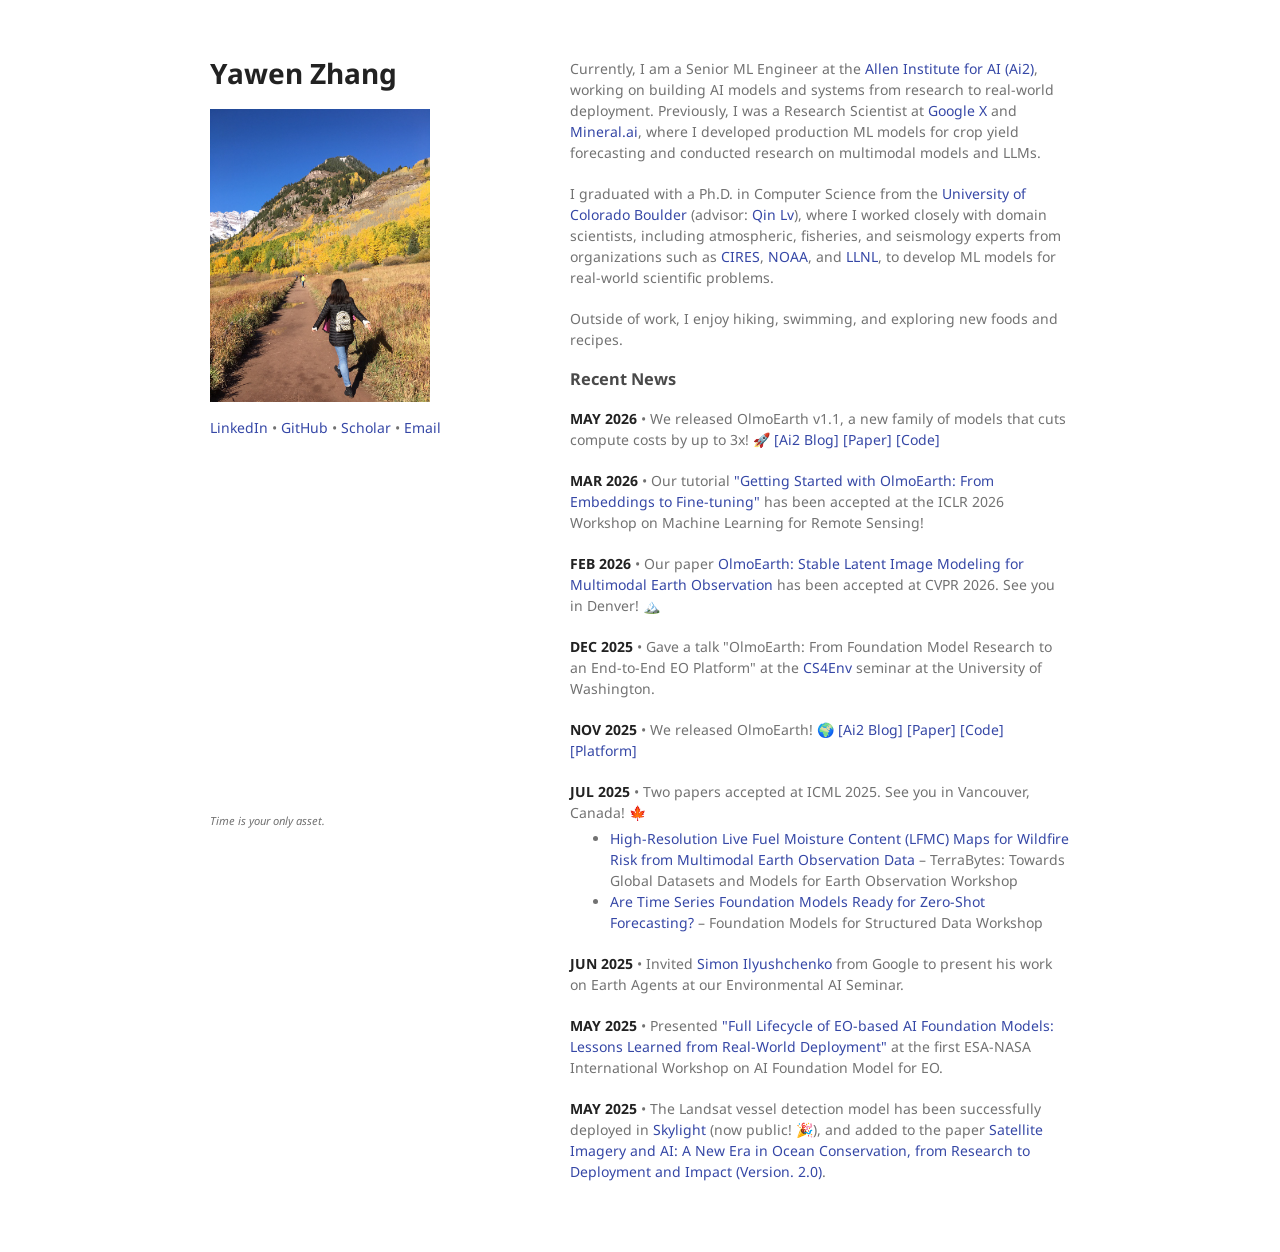
==== index.html @ d5bcc9d2 "Adjust footer motto to 0.8em Co-authored-by: Cursor <cursoragent@cursor.com>" ====
<!doctype html>
<html>
  <head>
    <meta charset="utf-8">
    <meta http-equiv="X-UA-Compatible" content="chrome=1">
    <title>Yawen Zhang</title>
    <meta name="description" content="Yawen Zhang - Senior ML Engineer at Allen Institute for AI (Ai2). Research on multimodal models, earth observation, and LLMs.">
    <meta name="keywords" content="Yawen Zhang, AI, ML, Allen Institute for AI, Ai2, Google X, Mineral.ai, OlmoEarth, machine learning, computer vision, earth observation">
    <meta name="author" content="Yawen Zhang">

    <!-- Open Graph (for social media sharing) -->
    <meta property="og:title" content="Yawen Zhang">
    <meta property="og:description" content="Senior ML Engineer at Allen Institute for AI (Ai2). Building AI models from research to real-world deployment.">
    <meta property="og:url" content="https://yawenzzzz.github.io/">
    <meta property="og:type" content="website">

    <link rel="stylesheet" href="https://fonts.googleapis.com/css2?family=Noto+Sans:ital,wght@0,400;0,700;1,400;1,700&display=swap">
    <link rel="stylesheet" href="stylesheets/styles.css?v=2">
    <link rel="stylesheet" href="stylesheets/pygment_trac.css?v=2">
    <meta name="viewport" content="width=device-width">
    <!--[if lt IE 9]>
    <script src="//html5shiv.googlecode.com/svn/trunk/html5.js"></script>
    <![endif]-->
  </head>
  <body>
    <div class="wrapper">
      <header>
        <h1>Yawen Zhang</h1>
        <img src="figures/yawen_boulder.jpeg" alt="Yawen Zhang" style="width: 220px; height: auto;">
        <p class="link-line">
          <a href="https://www.linkedin.com/in/yawenz/" target="_blank">LinkedIn</a> &bull;
          <a href="https://github.com/yawenzzzz" target="_blank">GitHub</a> &bull;
          <a href="https://scholar.google.com/citations?user=80EXdkUAAAAJ&hl=en" target="_blank">Scholar</a> &bull;
          <a href="mailto:yawenz1129@gmail.com">Email</a>
        </p>
      </header>
      <section>

        <!-- Current Job -->
        <p>Currently, I am a Senior ML Engineer at the <a href="https://allenai.org/" target="_blank">Allen Institute for AI (Ai2)</a>, working on building AI models and systems from research to real-world deployment. Previously, I was a Research Scientist at <a href="https://x.company/" target="_blank">Google X</a> and <a href="https://mineral.ai/" target="_blank">Mineral.ai</a>, where I developed production ML models for crop yield forecasting and conducted research on multimodal models and LLMs. <!-- Earlier, I was an AI Resident at <a href="https://x.company/" target="_blank">Google X</a>, working on object detection and model quantization. --></p>

        <!-- Experience / Background -->
        <p>I graduated with a Ph.D. in Computer Science from the <a href="https://www.colorado.edu/" target="_blank">University of Colorado Boulder</a> (advisor: <a href="https://home.cs.colorado.edu/~lv/" target="_blank">Qin Lv</a>), where I worked closely with domain scientists, including atmospheric, fisheries, and seismology experts from organizations such as <a href="https://cires.colorado.edu/" target="_blank">CIRES</a>, <a href="https://www.noaa.gov/" target="_blank">NOAA</a>, and <a href="https://www.llnl.gov/" target="_blank">LLNL</a>, to develop ML models for real-world scientific problems.</p>

        <p>Outside of work, I enjoy hiking, swimming, and exploring new foods and recipes.</p>

        <!-- Recent News / Timeline -->
        <h3>Recent News</h3>

        <p><strong>MAY 2026</strong> &bull; We released OlmoEarth v1.1, a new family of models that cuts compute costs by up to 3x! 🚀 <a href="https://allenai.org/blog/olmoearth-v1-1" target="_blank">[Ai2 Blog]</a> <a href="https://arxiv.org/pdf/2605.20804" target="_blank">[Paper]</a> <a href="https://github.com/allenai/olmoearth_pretrain" target="_blank">[Code]</a></p>

        <p><strong>MAR 2026</strong> &bull; Our tutorial <a href="https://openreview.net/pdf?id=IAyXlDwCYP" target="_blank">"Getting Started with OlmoEarth: From Embeddings to Fine-tuning"</a> has been accepted at the ICLR 2026 Workshop on Machine Learning for Remote Sensing!</p>

        <p><strong>FEB 2026</strong> &bull; Our paper <a href="https://arxiv.org/pdf/2511.13655" target="_blank">OlmoEarth: Stable Latent Image Modeling for Multimodal Earth Observation</a> has been accepted at CVPR 2026. See you in Denver! 🏔️</p>


        <p><strong>DEC 2025</strong> &bull; Gave a talk "OlmoEarth: From Foundation Model Research to an End-to-End EO Platform" at the <a href="https://cs4env.uw.edu/" target="_blank">CS4Env</a> seminar at the University of Washington.</p>

        <p><strong>NOV 2025</strong> &bull; We released OlmoEarth! 🌍 <a href="https://allenai.org/blog/olmoearth" target="_blank">[Ai2 Blog]</a> <a href="https://arxiv.org/pdf/2511.13655" target="_blank">[Paper]</a> <a href="https://github.com/allenai/olmoearth_pretrain" target="_blank">[Code]</a> <a href="https://olmoearth.allenai.org/" target="_blank">[Platform]</a></p>

        <p style="margin-bottom:5px;"><strong>JUL 2025</strong> &bull; Two papers accepted at ICML 2025. See you in Vancouver, Canada! 🍁</p>
        <ul style="margin-top:0;">
          <li><a href="https://arxiv.org/pdf/2506.20132" target="_blank">High-Resolution Live Fuel Moisture Content (LFMC) Maps for Wildfire Risk from Multimodal Earth Observation Data</a> &ndash; TerraBytes: Towards Global Datasets and Models for Earth Observation Workshop</li>
          <li><a href="https://openreview.net/pdf?id=kQDzqIkXLO" target="_blank">Are Time Series Foundation Models Ready for Zero-Shot Forecasting?</a> &ndash; Foundation Models for Structured Data Workshop</li>
        </ul>

        <p><strong>JUN 2025</strong> &bull; Invited <a href="https://www.linkedin.com/in/simon-ilyushchenko-6593201/" target="_blank">Simon Ilyushchenko</a> from Google to present his work on Earth Agents at our Environmental AI Seminar.</p>

        <p><strong>MAY 2025</strong> &bull; Presented <a href="https://airdrive.eventsair.com/eventsairwesteuprod/production-nikal-public/8fb7b24353104cfe817d8f9ff06e365f" target="_blank">"Full Lifecycle of EO-based AI Foundation Models: Lessons Learned from Real-World Deployment"</a> at the first ESA-NASA International Workshop on AI Foundation Model for EO.</p>

        <p><strong>MAY 2025</strong> &bull; The Landsat vessel detection model has been successfully deployed in <a href="https://app.skylight.earth/#" target="_blank">Skylight</a> (now public! 🎉), and added to the paper <a href="https://arxiv.org/pdf/2312.03207" target="_blank">Satellite Imagery and AI: A New Era in Ocean Conservation, from Research to Deployment and Impact (Version. 2.0)</a>.</p>

        <!--
        <p style="margin-bottom:5px;"><strong>APR 2025</strong> &bull; Two US patents published (filed while I was at <a href="https://mineral.ai/" target="_blank">Mineral.ai</a>, technology later acquired by <a href="https://www.deere.com/en/" target="_blank">John Deere</a>):</p>
        <ul style="margin-top:0;">
          <li><a href="https://patents.google.com/patent/US20250107479A1/en" target="_blank">Multimodal Model for Agricultural Insight Mining from Time Series Agricultural Information</a> (US Patent App. 18/905,001)</li>
          <li><a href="https://patents.google.com/patent/US20250148555A1/en" target="_blank">Fusing Multimodal Environmental Data for Agricultural Inference</a> (US Patent App. 18/374,568)</li>
        </ul>

        <p><strong>MAR 2025</strong> &bull; Our paper <a href="https://arxiv.org/pdf/2504.19036" target="_blank">Atlantes: A System of GPS Transformers for Global-Scale Real-Time Maritime Intelligence</a> has been accepted at ICLR 2025 Workshop: Tackling Climate Change with Machine Learning. <a href="https://allenai.org/blog/atlantes" target="_blank">[Ai2 Blog]</a></p>

        <p><strong>JAN 2025</strong> &bull; Our paper <a href="https://aclanthology.org/2025.findings-naacl.284.pdf" target="_blank">MoLA: MoE LoRA with Layer-wise Expert Allocation</a> has been accepted at NAACL 2025.</p>

        <p><strong>OCT 2024</strong> &bull; Serving on the AI Advisory Committee for the NSF Cyberinfrastructure project on AI for sonar data (led by <a href="https://cires.colorado.edu/people/carrie-bell" target="_blank">Carrie Bell</a> and <a href="https://home.cs.colorado.edu/~lv/" target="_blank">Qin Lv</a>).</p>

        <p><strong>AUG 2024</strong> &bull; Joining <a href="https://allenai.org/" target="_blank">Ai2</a> as a Senior ML Engineer.</p>

        <p><strong>MAR 2024</strong> &bull; Our paper <a href="https://arxiv.org/pdf/2405.13021" target="_blank">IM-RAG: Multi-Round Retrieval-Augmented Generation Through Learning Inner Monologues</a> has been accepted at SIGIR 2024.</p>

        <p><strong>JAN 2024</strong> &bull; Our paper <a href="https://arxiv.org/pdf/2309.04041" target="_blank">Evaluation and Enhancement of Semantic Grounding in Large Vision-Language Models</a> has been accepted at AAAI 2024 Workshop on Responsible Language Models.</p>

        <p><strong>DEC 2023</strong> &bull; Our paper <a href="https://arxiv.org/pdf/2308.09970" target="_blank">Tackling Vision Language Tasks through Learning Inner Monologues</a> has been accepted at AAAI 2024.</p>

        <p>DEC 2023 &bull; Presented my work on "Multimodal Environmental Foundation Model for Agriculture" at Google Research Conference 2023.</p>

        <p style="margin-bottom:5px;"><strong>OCT 2023</strong> &bull; Two papers accepted at NeurIPS 2023:</p>
        <ul style="margin-top:0;">
          <li><a href="https://openreview.net/pdf?id=eNL8QJlWxc" target="_blank">LOWA: Localize Objects in the Wild with Attributes</a> &ndash; R0-FoMo: Workshop on Robustness of Few-shot and Zero-shot Learning in Foundation Models</li>
          <li><a href="https://arxiv.org/pdf/2512.11251" target="_blank">Insight Miner: A Large-Scale Multimodal Model for Insight Mining from Time Series</a> &ndash; AI for Science Workshop</li>
        </ul>

        <p><strong>JAN 2023</strong> &bull; <a href="https://mineral.ai/" target="_blank">Mineral.ai</a> is leaving <a href="https://x.company/" target="_blank">Google X</a> to become a new Alphabet company! Excited to work on developing novel learning platform and AI models for agriculture.</p>

        <p><strong>MAY 2022</strong> &bull; Joining <a href="https://x.company/" target="_blank">Google X, the Moonshot Factory</a> as a Research Scientist.</p>
        -->


      </section>
      <footer>
        <p style="font-size: 0.8em;"><em>Time is your only asset.</em></p>
      </footer>
    </div>
    <script src="javascripts/scale.fix.js"></script>
  </body>
</html>
---- stylesheets/styles.css ----
body {
  background-color: #fff;
  padding:50px;
  font: 14px/1.5 "Noto Sans", "Helvetica Neue", Helvetica, Arial, sans-serif;
  color:#727272;
  font-weight:400;
}

h1, h2, h3, h4, h5, h6 {
  color:#222;
  margin:0 0 20px;
}

p, ul, ol, table, pre, dl {
  margin:0 0 20px;
}

h1, h2, h3 {
  line-height:1.1;
}

h1 {
  font-size:28px;
}

h2 {
  color:#393939;
}

h3, h4, h5, h6 {
  color:#494949;
}

a {
  color:#3547a6;
  text-decoration:none;
}

a:hover, a:focus {
  color:#3547a6;
  text-decoration:underline;
}

a small {
  font-size:11px;
  color:#777;
  margin-top:-0.3em;
  display:block;
}

a:hover small {
  color:#777;
}

.wrapper {
  width:860px;
  margin:0 auto;
}

blockquote {
  border-left:1px solid #e5e5e5;
  margin:0;
  padding:0 0 0 20px;
  font-style:italic;
}

code, pre {
  font-family:Monaco, Bitstream Vera Sans Mono, Lucida Console, Terminal, Consolas, Liberation Mono, DejaVu Sans Mono, Courier New, monospace;
  color:#333;
}

pre {
  padding:8px 15px;
  background: #f8f8f8;
  border-radius:5px;
  border:1px solid #e5e5e5;
  overflow-x: auto;
}

table {
  width:100%;
  border-collapse:collapse;
}

th, td {
  text-align:left;
  padding:5px 10px;
  border-bottom:1px solid #e5e5e5;
}

dt {
  color:#444;
  font-weight:700;
}

th {
  color:#444;
}

img {
  max-width:100%;
}

header {
  width:270px;
  float:left;
  position:fixed;
  -webkit-font-smoothing:subpixel-antialiased;
}

header ul {
  list-style:none;
  height:40px;
  padding:0;
  background: #f4f4f4;
  border-radius:5px;
  border:1px solid #e0e0e0;
  width:270px;
}

header li {
  width:89px;
  float:left;
  border-right:1px solid #e0e0e0;
  height:40px;
}

header li:first-child a {
  border-radius:5px 0 0 5px;
}

header li:last-child a {
  border-radius:0 5px 5px 0;
}

header ul a {
  line-height:1;
  font-size:11px;
  color:#999;
  display:block;
  text-align:center;
  padding-top:6px;
  height:34px;
}

header ul a:hover {
  color:#999;
}

header ul a:active {
  background-color:#f0f0f0;
}

strong {
  color:#222;
  font-weight:700;
}

header ul li + li + li {
  border-right:none;
  width:89px;
}

header ul a strong {
  font-size:14px;
  display:block;
  color:#222;
}

section {
  width:500px;
  float:right;
  padding-bottom:50px;
}

small {
  font-size:11px;
}

hr {
  border:0;
  background:#e5e5e5;
  height:1px;
  margin:0 0 20px;
}

footer {
  width:270px;
  float:left;
  position:fixed;
  bottom:50px;
  -webkit-font-smoothing:subpixel-antialiased;
}

.link-line {
  margin-top:10px;
  font-size:14px;
}

@media print, screen and (max-width: 960px) {

  div.wrapper {
    width:auto;
    margin:0;
  }

  header, section, footer {
    float:none;
    position:static;
    width:auto;
  }

  header {
    padding-right:320px;
  }

  section {
    border:1px solid #e5e5e5;
    border-width:1px 0;
    padding:20px 0;
    margin:0 0 20px;
  }

  header a small {
    display:inline;
  }

  header ul {
    position:absolute;
    right:50px;
    top:52px;
  }
}

@media print, screen and (max-width: 720px) {
  body {
    word-wrap:break-word;
  }

  header {
    padding:0;
  }

  header ul, header p.view {
    position:static;
  }

  pre, code {
    word-wrap:normal;
  }
}

@media print, screen and (max-width: 480px) {
  body {
    padding:15px;
  }

  header ul {
    width:99%;
  }

  header li, header ul li + li + li {
    width:33%;
  }
}

@media print {
  body {
    padding:0.4in;
    font-size:12pt;
    color:#444;
  }
}
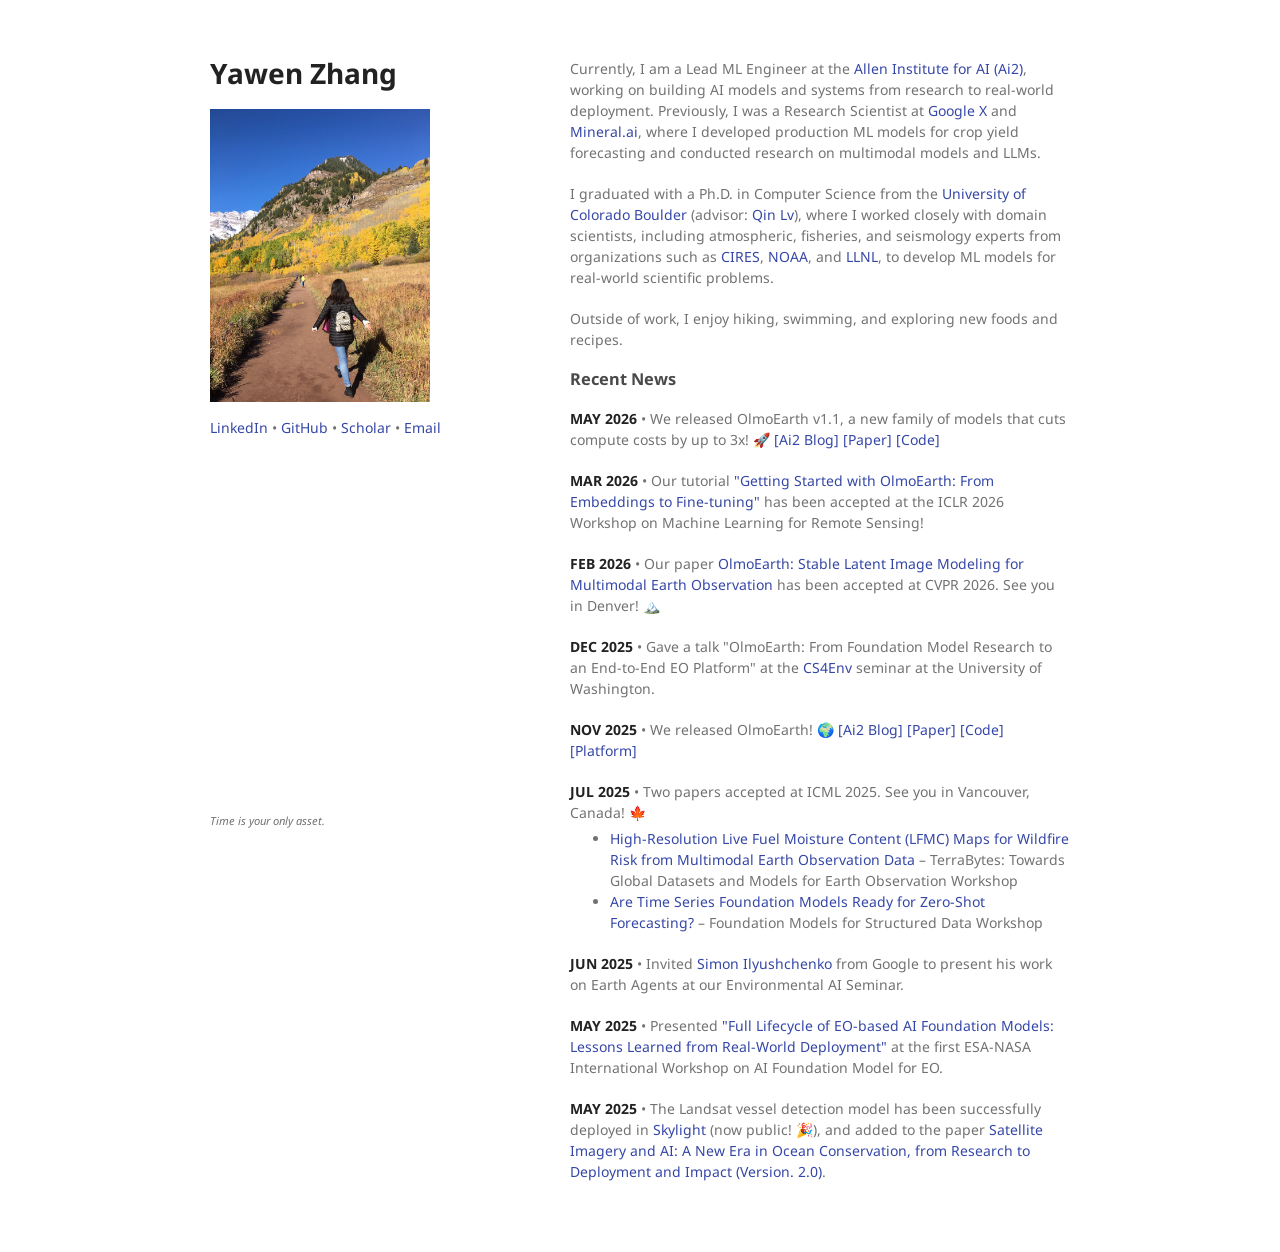
==== commit 191c747c: "Update current position to Lead ML Engineer Co-authored-by: Cursor <cursoragent@cursor.com>" ====
--- a/index.html
+++ b/index.html
@@ -4,13 +4,13 @@
     <meta charset="utf-8">
     <meta http-equiv="X-UA-Compatible" content="chrome=1">
     <title>Yawen Zhang</title>
-    <meta name="description" content="Yawen Zhang - Senior ML Engineer at Allen Institute for AI (Ai2). Research on multimodal models, earth observation, and LLMs.">
+    <meta name="description" content="Yawen Zhang - Lead ML Engineer at Allen Institute for AI (Ai2). Research on multimodal models, earth observation, and LLMs.">
     <meta name="keywords" content="Yawen Zhang, AI, ML, Allen Institute for AI, Ai2, Google X, Mineral.ai, OlmoEarth, machine learning, computer vision, earth observation">
     <meta name="author" content="Yawen Zhang">
 
     <!-- Open Graph (for social media sharing) -->
     <meta property="og:title" content="Yawen Zhang">
-    <meta property="og:description" content="Senior ML Engineer at Allen Institute for AI (Ai2). Building AI models from research to real-world deployment.">
+    <meta property="og:description" content="Lead ML Engineer at Allen Institute for AI (Ai2). Building AI models from research to real-world deployment.">
     <meta property="og:url" content="https://yawenzzzz.github.io/">
     <meta property="og:type" content="website">
 
@@ -37,7 +37,7 @@
       <section>
 
         <!-- Current Job -->
-        <p>Currently, I am a Senior ML Engineer at the <a href="https://allenai.org/" target="_blank">Allen Institute for AI (Ai2)</a>, working on building AI models and systems from research to real-world deployment. Previously, I was a Research Scientist at <a href="https://x.company/" target="_blank">Google X</a> and <a href="https://mineral.ai/" target="_blank">Mineral.ai</a>, where I developed production ML models for crop yield forecasting and conducted research on multimodal models and LLMs. <!-- Earlier, I was an AI Resident at <a href="https://x.company/" target="_blank">Google X</a>, working on object detection and model quantization. --></p>
+        <p>Currently, I am a Lead ML Engineer at the <a href="https://allenai.org/" target="_blank">Allen Institute for AI (Ai2)</a>, working on building AI models and systems from research to real-world deployment. Previously, I was a Research Scientist at <a href="https://x.company/" target="_blank">Google X</a> and <a href="https://mineral.ai/" target="_blank">Mineral.ai</a>, where I developed production ML models for crop yield forecasting and conducted research on multimodal models and LLMs. <!-- Earlier, I was an AI Resident at <a href="https://x.company/" target="_blank">Google X</a>, working on object detection and model quantization. --></p>
 
         <!-- Experience / Background -->
         <p>I graduated with a Ph.D. in Computer Science from the <a href="https://www.colorado.edu/" target="_blank">University of Colorado Boulder</a> (advisor: <a href="https://home.cs.colorado.edu/~lv/" target="_blank">Qin Lv</a>), where I worked closely with domain scientists, including atmospheric, fisheries, and seismology experts from organizations such as <a href="https://cires.colorado.edu/" target="_blank">CIRES</a>, <a href="https://www.noaa.gov/" target="_blank">NOAA</a>, and <a href="https://www.llnl.gov/" target="_blank">LLNL</a>, to develop ML models for real-world scientific problems.</p>
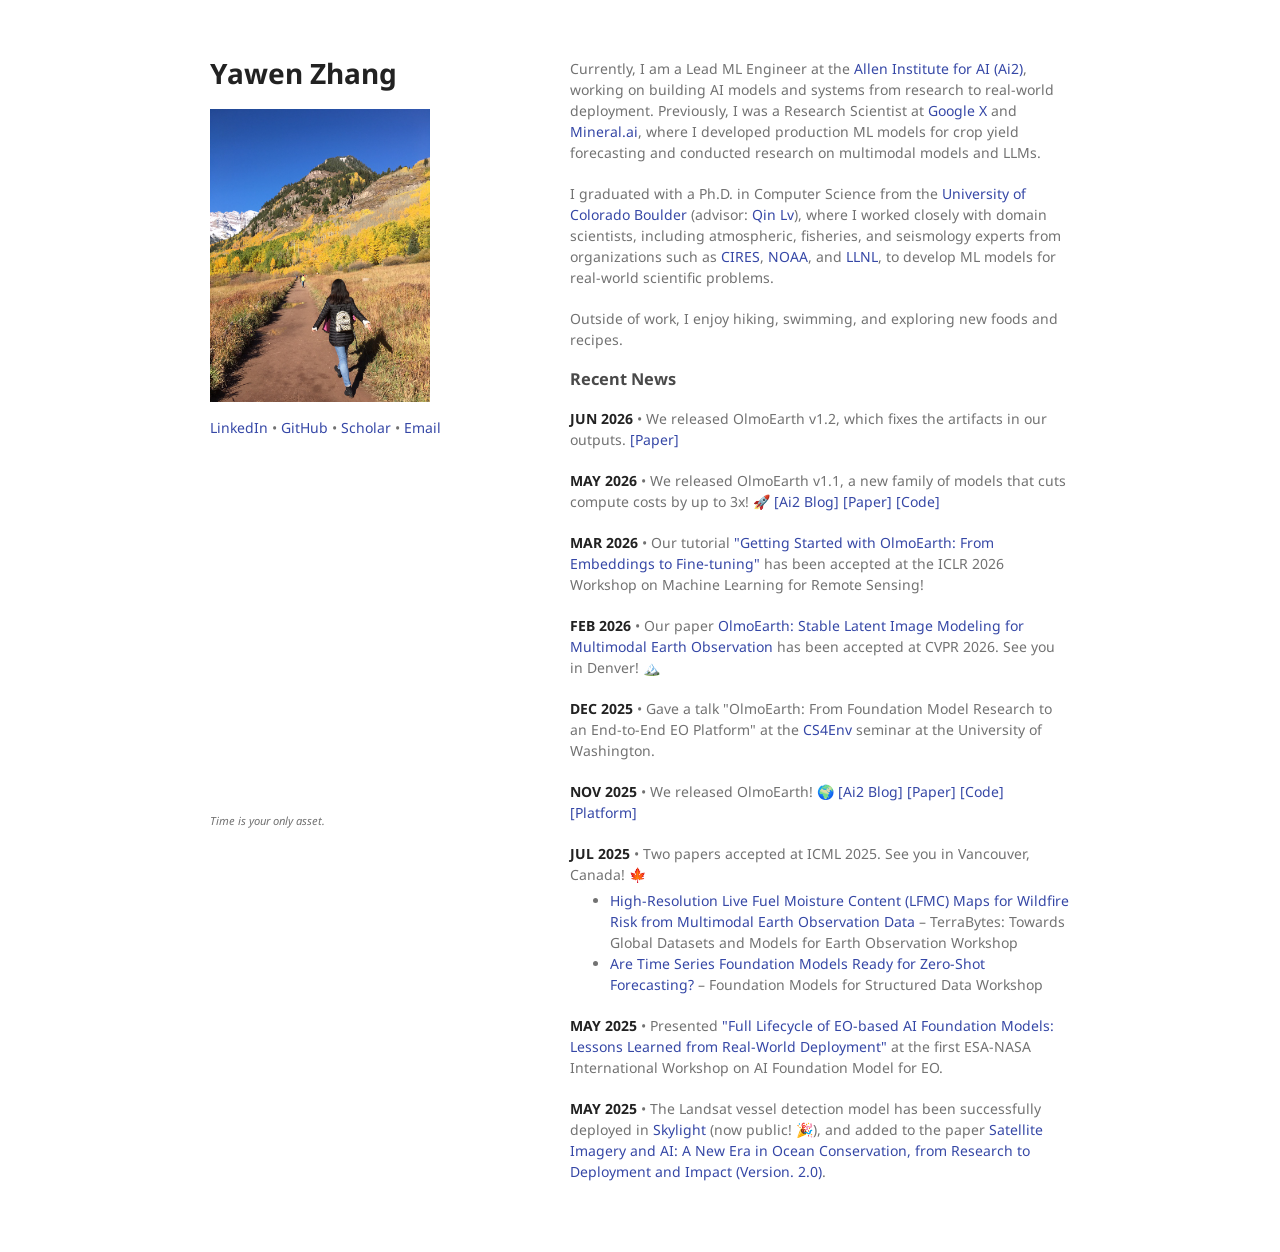
==== commit 9545fb9c: "Add OlmoEarth v1.2 news entry and comment out Jun 2025 seminar entry Co-authored-by: Cursor <cursora" ====
--- a/index.html
+++ b/index.html
@@ -47,6 +47,8 @@
         <!-- Recent News / Timeline -->
         <h3>Recent News</h3>
 
+        <p><strong>JUN 2026</strong> &bull; We released OlmoEarth v1.2, which fixes the artifacts in our outputs. <a href="https://allenai.org/papers/olmoearth-v1-2" target="_blank">[Paper]</a></p>
+
         <p><strong>MAY 2026</strong> &bull; We released OlmoEarth v1.1, a new family of models that cuts compute costs by up to 3x! 🚀 <a href="https://allenai.org/blog/olmoearth-v1-1" target="_blank">[Ai2 Blog]</a> <a href="https://arxiv.org/pdf/2605.20804" target="_blank">[Paper]</a> <a href="https://github.com/allenai/olmoearth_pretrain" target="_blank">[Code]</a></p>
 
         <p><strong>MAR 2026</strong> &bull; Our tutorial <a href="https://openreview.net/pdf?id=IAyXlDwCYP" target="_blank">"Getting Started with OlmoEarth: From Embeddings to Fine-tuning"</a> has been accepted at the ICLR 2026 Workshop on Machine Learning for Remote Sensing!</p>
@@ -64,7 +66,7 @@
           <li><a href="https://openreview.net/pdf?id=kQDzqIkXLO" target="_blank">Are Time Series Foundation Models Ready for Zero-Shot Forecasting?</a> &ndash; Foundation Models for Structured Data Workshop</li>
         </ul>
 
-        <p><strong>JUN 2025</strong> &bull; Invited <a href="https://www.linkedin.com/in/simon-ilyushchenko-6593201/" target="_blank">Simon Ilyushchenko</a> from Google to present his work on Earth Agents at our Environmental AI Seminar.</p>
+        <!-- <p><strong>JUN 2025</strong> &bull; Invited <a href="https://www.linkedin.com/in/simon-ilyushchenko-6593201/" target="_blank">Simon Ilyushchenko</a> from Google to present his work on Earth Agents at our Environmental AI Seminar.</p> -->
 
         <p><strong>MAY 2025</strong> &bull; Presented <a href="https://airdrive.eventsair.com/eventsairwesteuprod/production-nikal-public/8fb7b24353104cfe817d8f9ff06e365f" target="_blank">"Full Lifecycle of EO-based AI Foundation Models: Lessons Learned from Real-World Deployment"</a> at the first ESA-NASA International Workshop on AI Foundation Model for EO.</p>
 
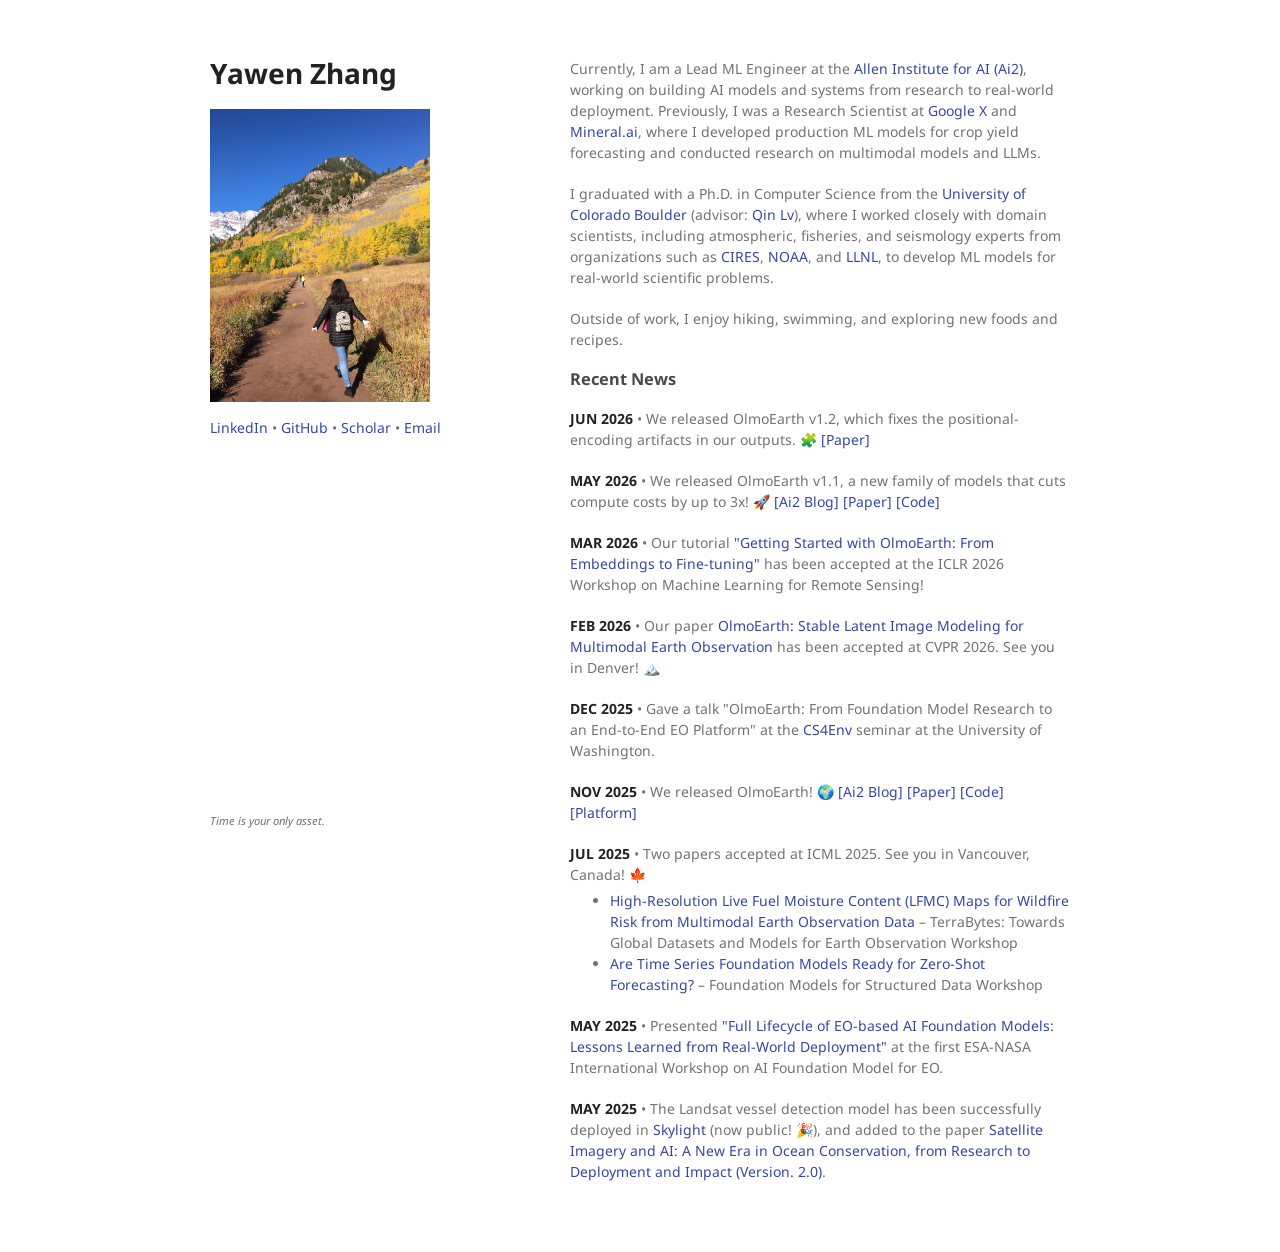
==== commit 22ec8fbb: "Refine OlmoEarth v1.2 entry wording and emoji Co-authored-by: Cursor <cursoragent@cursor.com>" ====
--- a/index.html
+++ b/index.html
@@ -47,7 +47,7 @@
         <!-- Recent News / Timeline -->
         <h3>Recent News</h3>
 
-        <p><strong>JUN 2026</strong> &bull; We released OlmoEarth v1.2, which fixes the artifacts in our outputs. <a href="https://allenai.org/papers/olmoearth-v1-2" target="_blank">[Paper]</a></p>
+        <p><strong>JUN 2026</strong> &bull; We released OlmoEarth v1.2, which fixes the positional-encoding artifacts in our outputs. 🧩 <a href="https://allenai.org/papers/olmoearth-v1-2" target="_blank">[Paper]</a></p>
 
         <p><strong>MAY 2026</strong> &bull; We released OlmoEarth v1.1, a new family of models that cuts compute costs by up to 3x! 🚀 <a href="https://allenai.org/blog/olmoearth-v1-1" target="_blank">[Ai2 Blog]</a> <a href="https://arxiv.org/pdf/2605.20804" target="_blank">[Paper]</a> <a href="https://github.com/allenai/olmoearth_pretrain" target="_blank">[Code]</a></p>
 
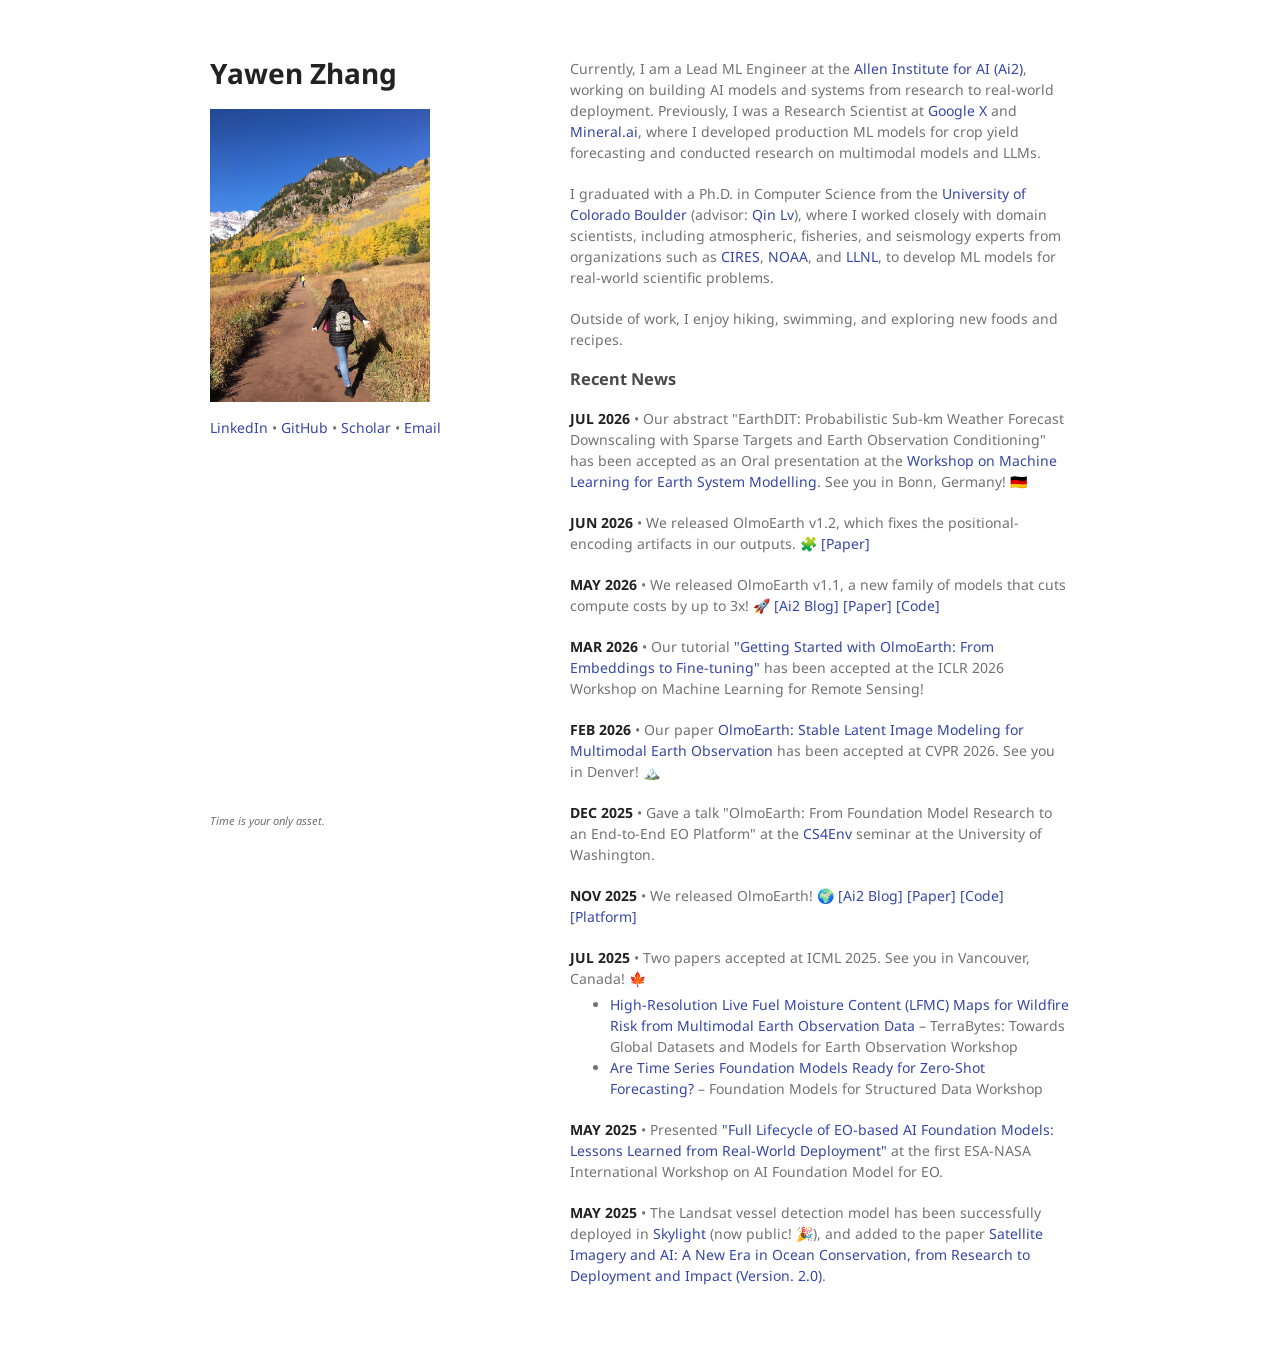
==== commit 72f6ecb9: "Add Jul 2026 MLESM workshop oral presentation entry Co-authored-by: Cursor <cursoragent@cursor.com>" ====
--- a/index.html
+++ b/index.html
@@ -46,6 +46,8 @@
 
         <!-- Recent News / Timeline -->
         <h3>Recent News</h3>
+
+        <p><strong>JUL 2026</strong> &bull; Our abstract "EarthDIT: Probabilistic Sub-km Weather Forecast Downscaling with Sparse Targets and Earth Observation Conditioning" has been accepted as an Oral presentation at the <a href="https://cesoc.net/mlesm-workshop/" target="_blank">Workshop on Machine Learning for Earth System Modelling</a>. See you in Bonn, Germany! 🇩🇪</p>
 
         <p><strong>JUN 2026</strong> &bull; We released OlmoEarth v1.2, which fixes the positional-encoding artifacts in our outputs. 🧩 <a href="https://allenai.org/papers/olmoearth-v1-2" target="_blank">[Paper]</a></p>
 
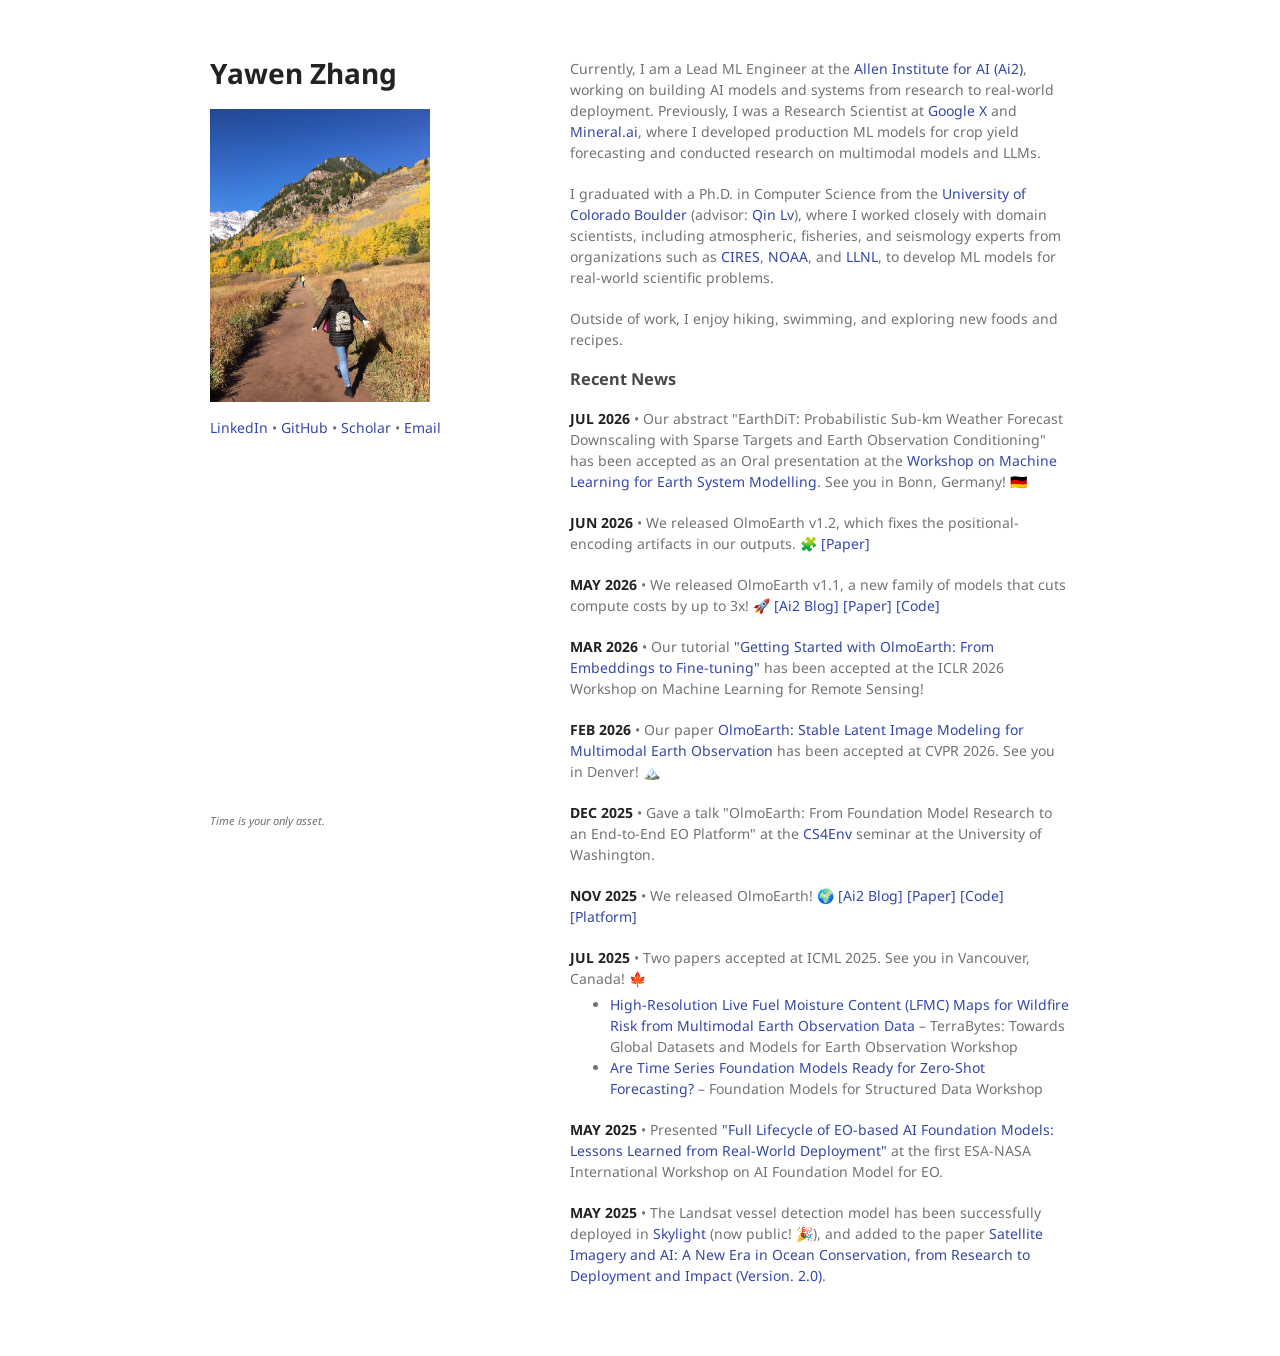
==== commit 006be3c1: "Fix capitalization: EarthDiT Co-authored-by: Cursor <cursoragent@cursor.com>" ====
--- a/index.html
+++ b/index.html
@@ -47,7 +47,7 @@
         <!-- Recent News / Timeline -->
         <h3>Recent News</h3>
 
-        <p><strong>JUL 2026</strong> &bull; Our abstract "EarthDIT: Probabilistic Sub-km Weather Forecast Downscaling with Sparse Targets and Earth Observation Conditioning" has been accepted as an Oral presentation at the <a href="https://cesoc.net/mlesm-workshop/" target="_blank">Workshop on Machine Learning for Earth System Modelling</a>. See you in Bonn, Germany! 🇩🇪</p>
+        <p><strong>JUL 2026</strong> &bull; Our abstract "EarthDiT: Probabilistic Sub-km Weather Forecast Downscaling with Sparse Targets and Earth Observation Conditioning" has been accepted as an Oral presentation at the <a href="https://cesoc.net/mlesm-workshop/" target="_blank">Workshop on Machine Learning for Earth System Modelling</a>. See you in Bonn, Germany! 🇩🇪</p>
 
         <p><strong>JUN 2026</strong> &bull; We released OlmoEarth v1.2, which fixes the positional-encoding artifacts in our outputs. 🧩 <a href="https://allenai.org/papers/olmoearth-v1-2" target="_blank">[Paper]</a></p>
 
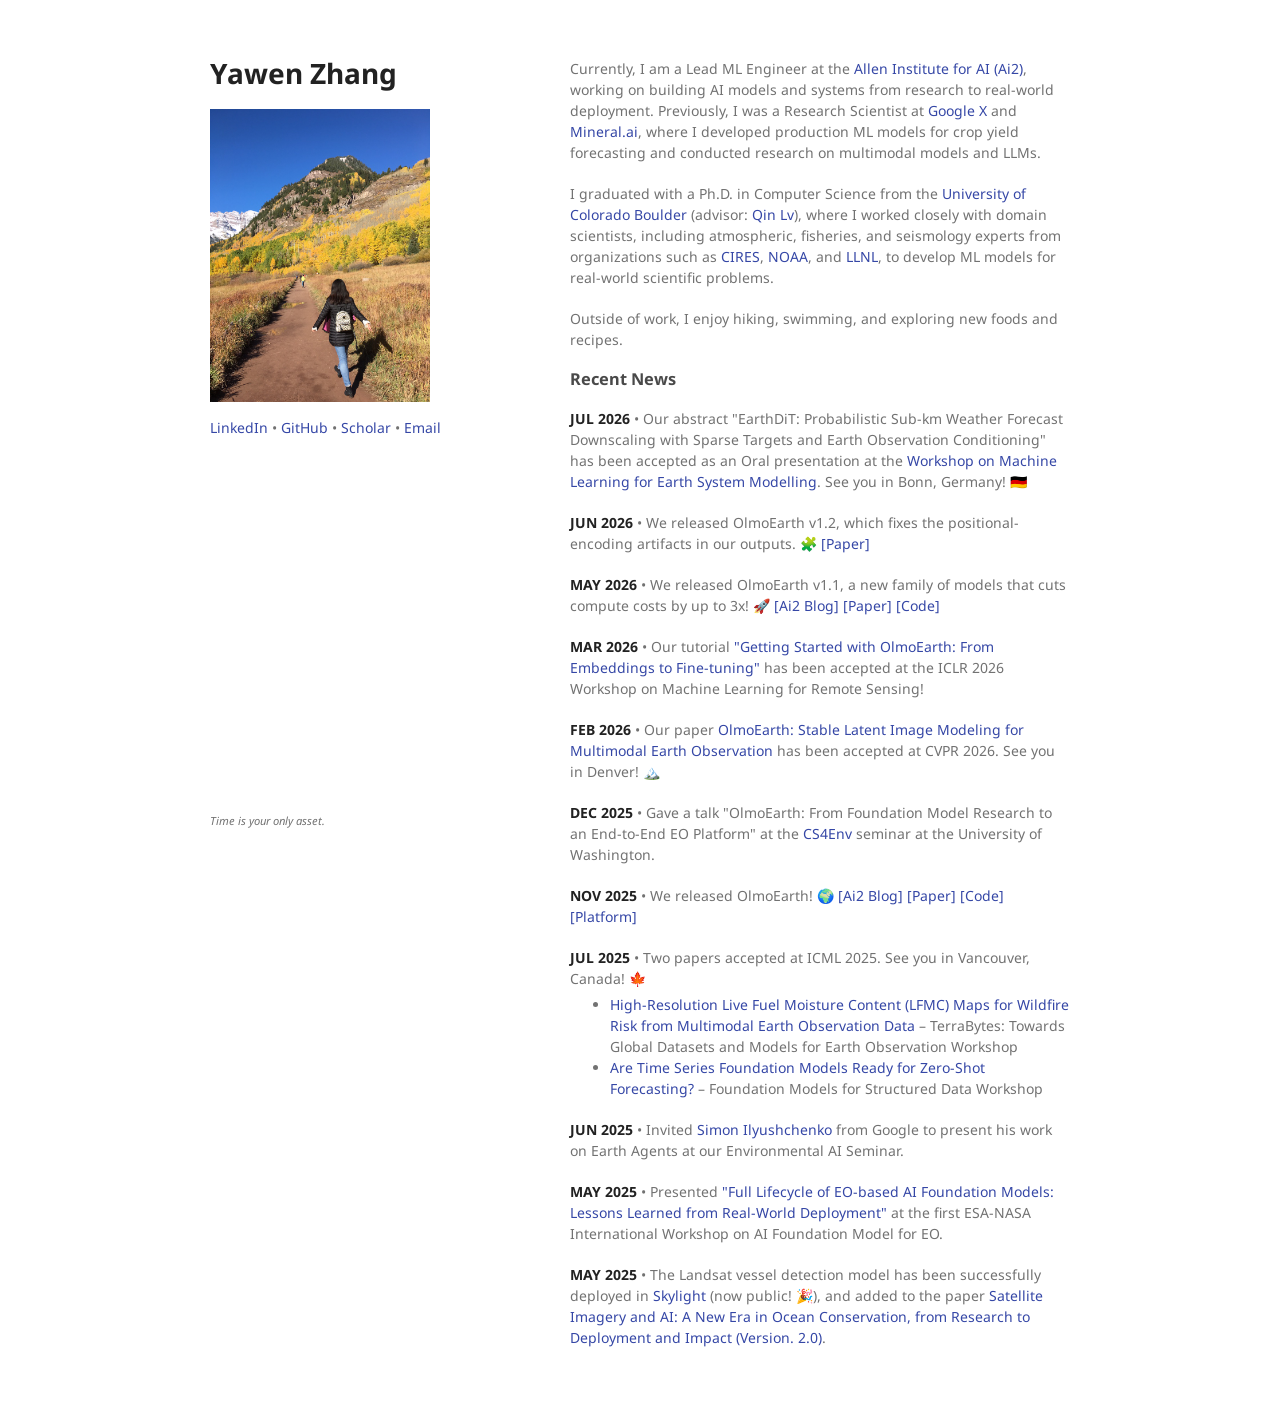
==== commit ad800c59: "Restore Jun 2025 Environmental AI Seminar entry Co-authored-by: Cursor <cursoragent@cursor.com>" ====
--- a/index.html
+++ b/index.html
@@ -68,7 +68,7 @@
           <li><a href="https://openreview.net/pdf?id=kQDzqIkXLO" target="_blank">Are Time Series Foundation Models Ready for Zero-Shot Forecasting?</a> &ndash; Foundation Models for Structured Data Workshop</li>
         </ul>
 
-        <!-- <p><strong>JUN 2025</strong> &bull; Invited <a href="https://www.linkedin.com/in/simon-ilyushchenko-6593201/" target="_blank">Simon Ilyushchenko</a> from Google to present his work on Earth Agents at our Environmental AI Seminar.</p> -->
+        <p><strong>JUN 2025</strong> &bull; Invited <a href="https://www.linkedin.com/in/simon-ilyushchenko-6593201/" target="_blank">Simon Ilyushchenko</a> from Google to present his work on Earth Agents at our Environmental AI Seminar.</p>
 
         <p><strong>MAY 2025</strong> &bull; Presented <a href="https://airdrive.eventsair.com/eventsairwesteuprod/production-nikal-public/8fb7b24353104cfe817d8f9ff06e365f" target="_blank">"Full Lifecycle of EO-based AI Foundation Models: Lessons Learned from Real-World Deployment"</a> at the first ESA-NASA International Workshop on AI Foundation Model for EO.</p>
 
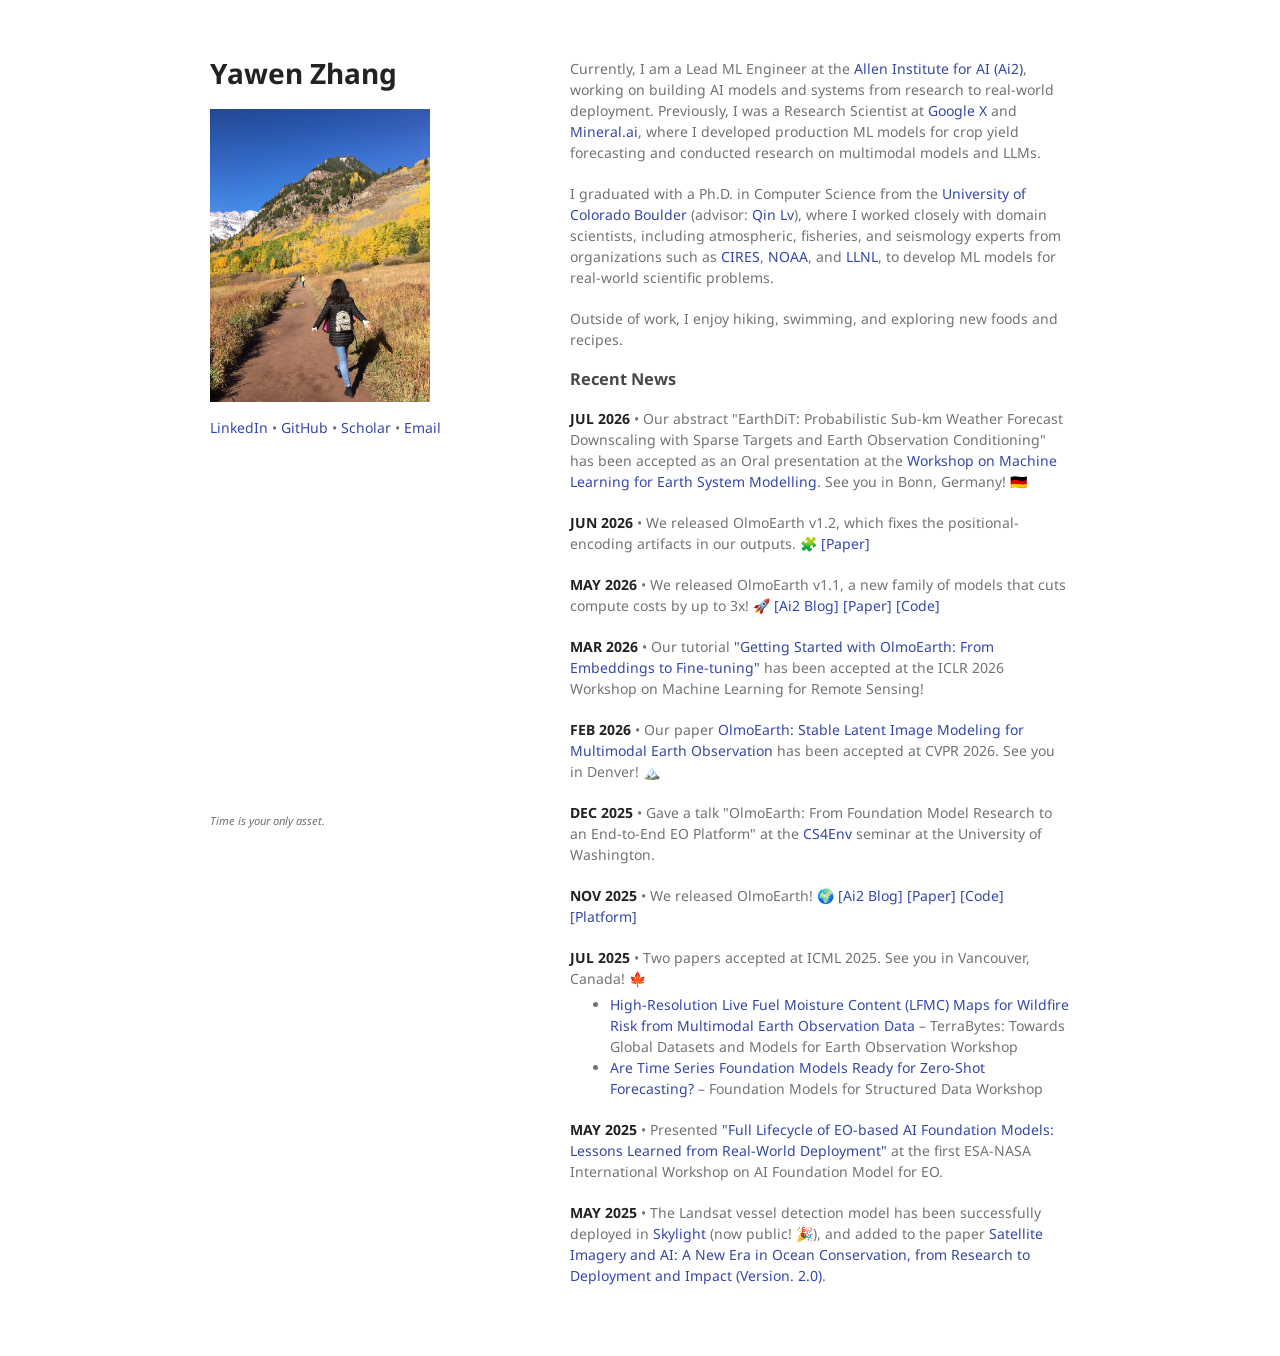
==== commit 9986af6d: "Comment out Jun 2025 Environmental AI Seminar entry Co-authored-by: Cursor <cursoragent@cursor.com>" ====
--- a/index.html
+++ b/index.html
@@ -68,7 +68,7 @@
           <li><a href="https://openreview.net/pdf?id=kQDzqIkXLO" target="_blank">Are Time Series Foundation Models Ready for Zero-Shot Forecasting?</a> &ndash; Foundation Models for Structured Data Workshop</li>
         </ul>
 
-        <p><strong>JUN 2025</strong> &bull; Invited <a href="https://www.linkedin.com/in/simon-ilyushchenko-6593201/" target="_blank">Simon Ilyushchenko</a> from Google to present his work on Earth Agents at our Environmental AI Seminar.</p>
+        <!-- <p><strong>JUN 2025</strong> &bull; Invited <a href="https://www.linkedin.com/in/simon-ilyushchenko-6593201/" target="_blank">Simon Ilyushchenko</a> from Google to present his work on Earth Agents at our Environmental AI Seminar.</p> -->
 
         <p><strong>MAY 2025</strong> &bull; Presented <a href="https://airdrive.eventsair.com/eventsairwesteuprod/production-nikal-public/8fb7b24353104cfe817d8f9ff06e365f" target="_blank">"Full Lifecycle of EO-based AI Foundation Models: Lessons Learned from Real-World Deployment"</a> at the first ESA-NASA International Workshop on AI Foundation Model for EO.</p>
 
